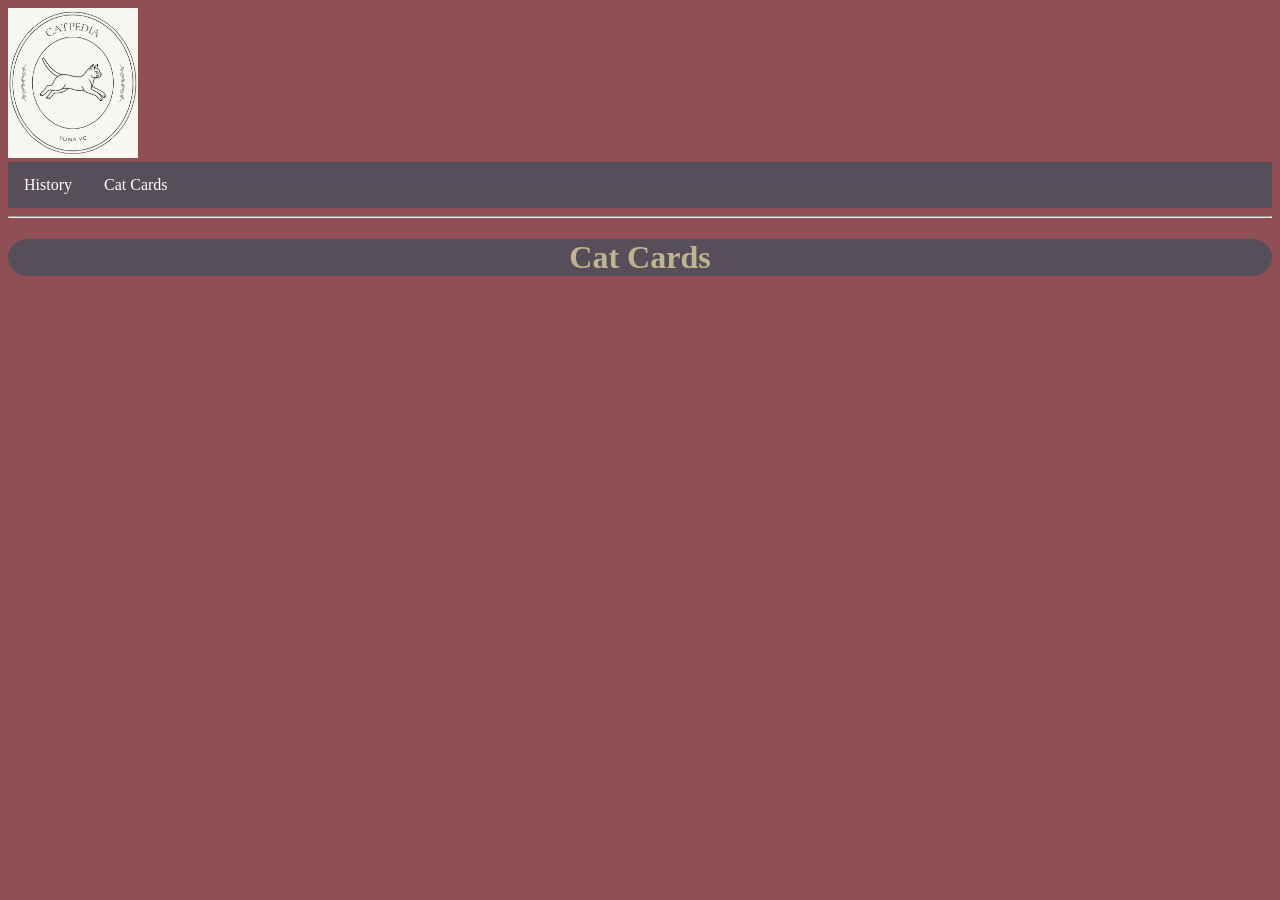
==== breeds.html @ 2dae17d2 "Add files via upload" ====
<!DOCTYPE html>
<html lang="en">
<head>
    <meta charset="UTF-8">
    <meta name="viewport" content="width=device-width, initial-scale=1.0">
    <title>Cat Cards</title>
    <link href="css/styles3.css" rel="stylesheet">
</head>
<body>
    <header>
    <a href="index.html"><img src="images/logo.png" alt="Home" style="width:130px;height:150px;"></a>
    <nav class="primary-navigation">
        <ul>
            <li><a href="history.html">History</a></li>
            <li><a href="breeds.html">Cat Cards</a></li>
        </ul>
    </nav>
</header>

<hr>
<main>
<h1>Cat Cards</h1>
</main>
</body>
</html>
---- css/styles3.css ----
.primary-navigation ul {
    list-style-type: none;
  margin: 0;
  padding: 0;
  overflow: hidden;
  background-color: #564E58;
}

ul li {
  float: left;
}

ul li a {
  display: block;
  color: white;
  text-align: center;
  padding: 14px 16px;
  text-decoration: none;
}

ul li a:hover {
  background-color: #111111;
}
body {
    background-color: #904E55;
}
main {
    background-color: #564E58;
    border-radius: 20px;
}
h1 {
    color: #BFB48F;
    text-align: center;
}
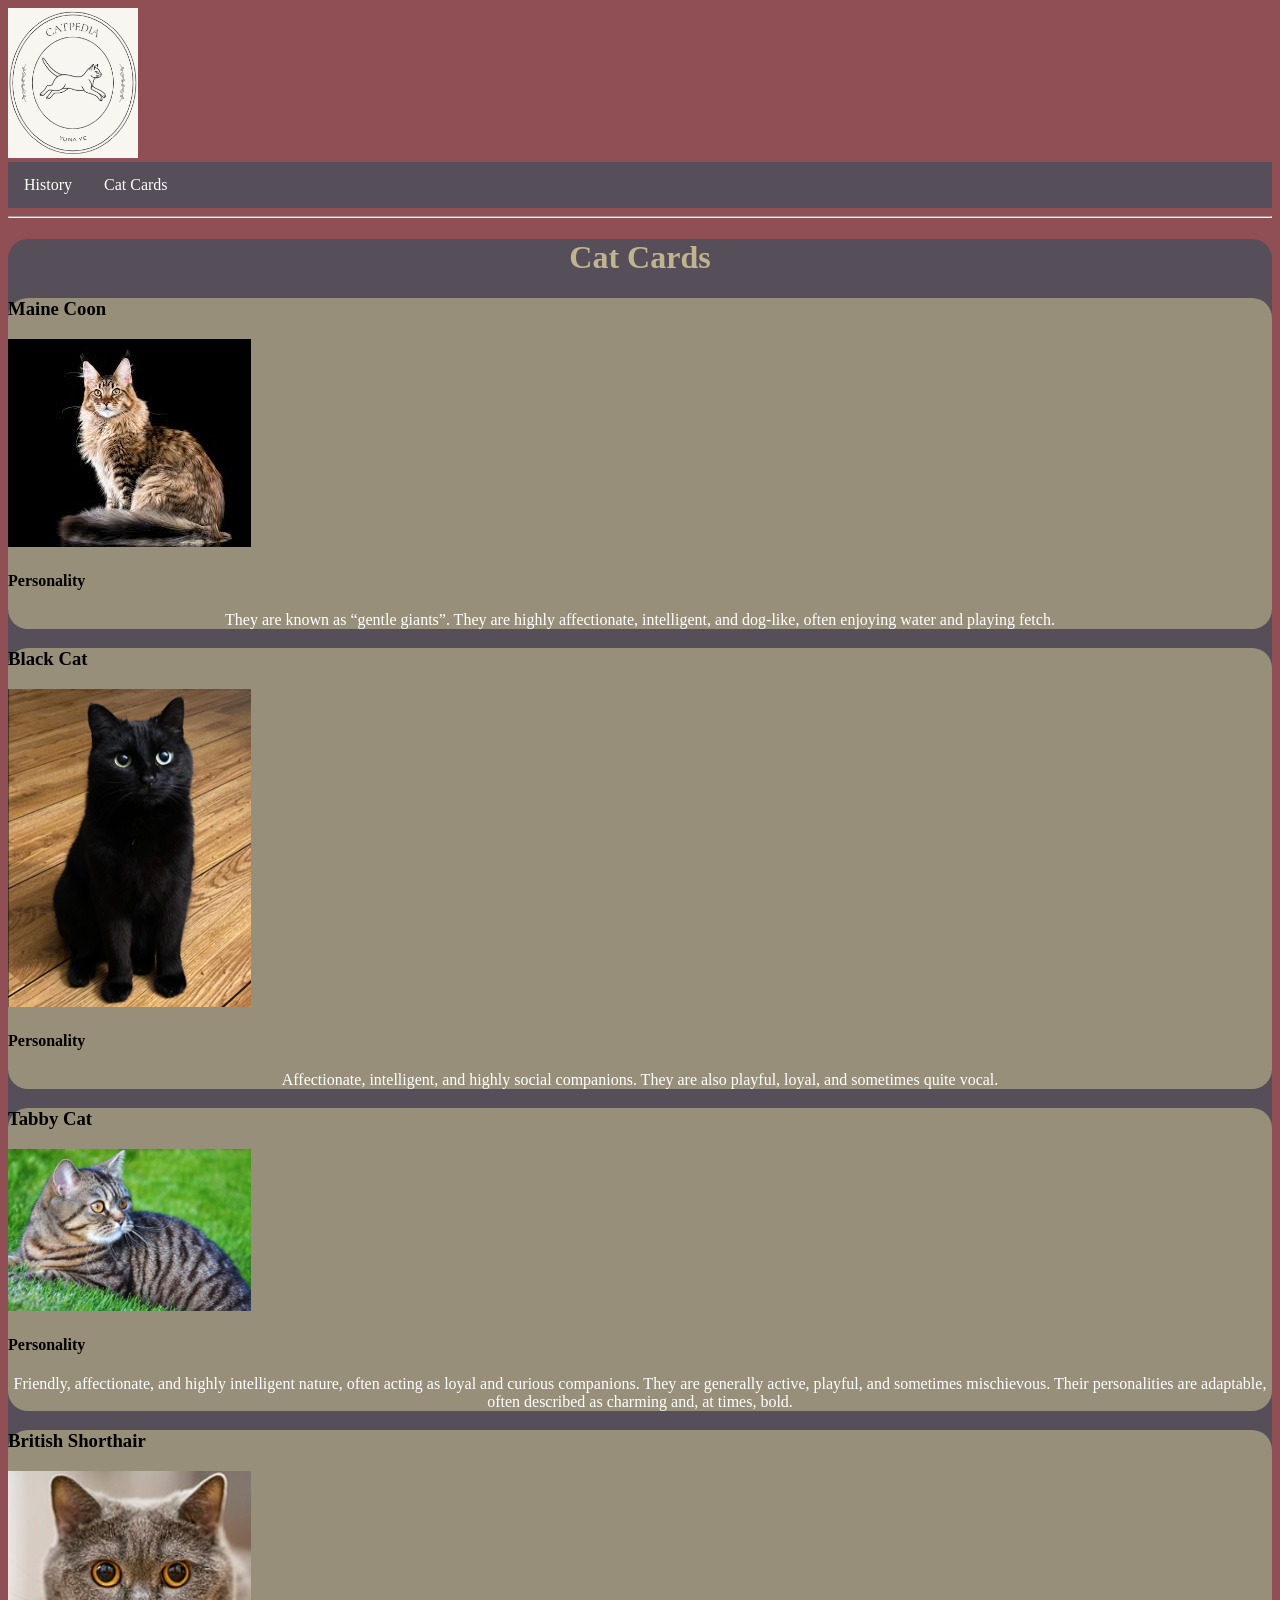
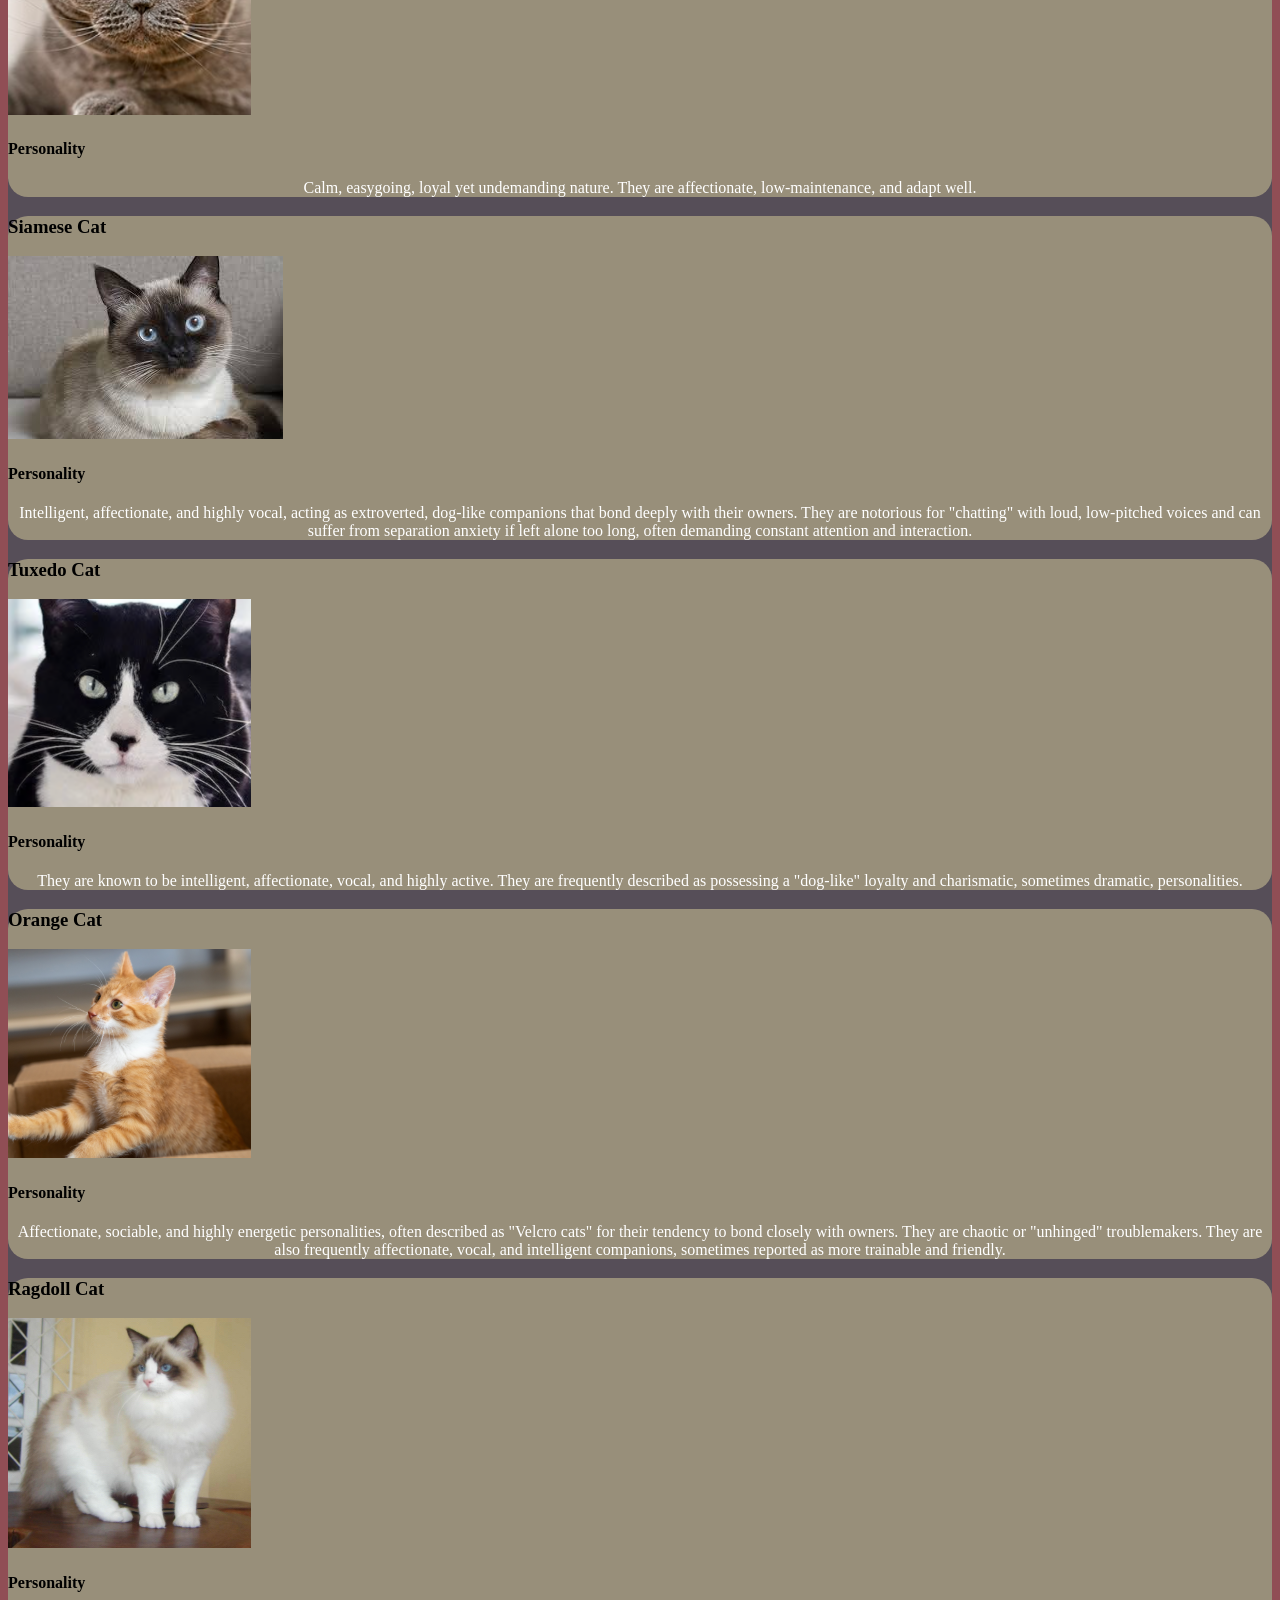
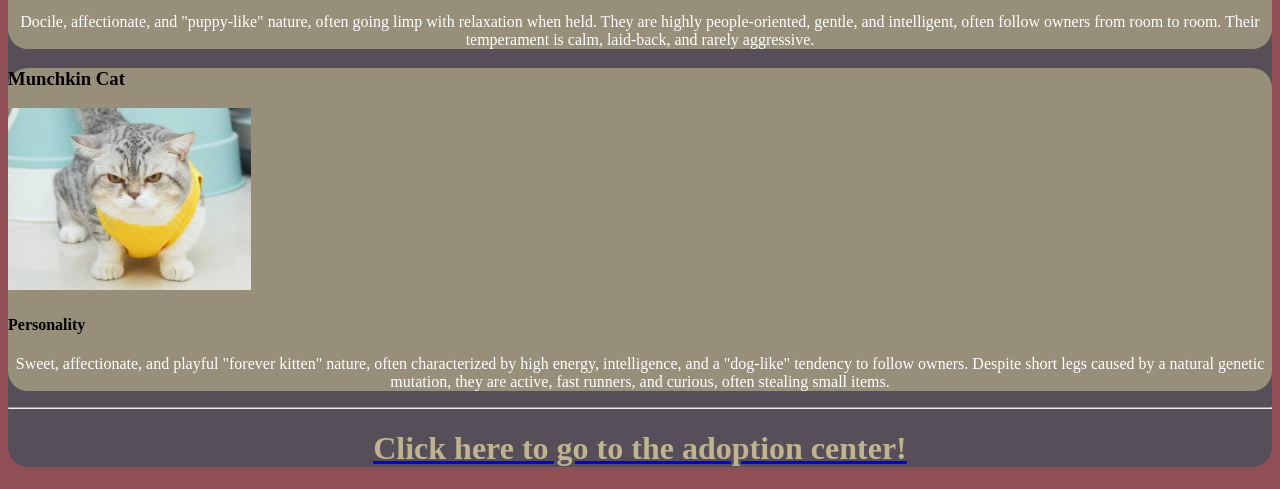
==== commit e40f5067: "Add cat cards with personality details Added multiple cat cards with images and personality descript" ====
--- a/breeds.html
+++ b/breeds.html
@@ -20,6 +20,70 @@
 <hr>
 <main>
 <h1>Cat Cards</h1>
+<div class="cat-card1">
+    <h3>Maine Coon</h3>
+    <a href="https://www.youtube.com/watch?v=GcUsedi7v9s"><img src="images/mainecoon.jpg" alt="card1"></a>
+    <h4>Personality</h4>
+    <p>They are known as “gentle giants”. They are highly affectionate, intelligent, and dog-like, often enjoying water and playing fetch.</p>
+</div>
+
+<div class="cat-card2">
+    <h3>Black Cat</h3>
+    <a href="https://www.youtube.com/watch?v=Uid0Xvatb_s"><img src="images/blackcat.png" alt="card1"></a>
+    <h4>Personality</h4>
+    <p>Affectionate, intelligent, and highly social companions. They are also playful, loyal, and sometimes quite vocal.</p>
+</div>
+
+<div class="cat-card3">
+    <h3>Tabby Cat</h3>
+    <a href="https://www.youtube.com/watch?v=x-23OAaF2BQ"><img src="images/tabby.png" alt="card1"></a>
+    <h4>Personality</h4>
+    <p>Friendly, affectionate, and highly intelligent nature, often acting as loyal and curious companions. They are generally active, playful, and sometimes mischievous. Their personalities are adaptable, often described as charming and, at times, bold.</p>
+</div>
+
+<div class="cat-card4">
+    <h3>British Shorthair</h3>
+    <a href="https://www.youtube.com/shorts/-2hFF6pINUo"><img src="images/britishshorthair.png" alt="card1"></a>
+    <h4>Personality</h4>
+    <p>Calm, easygoing, loyal yet undemanding nature. They are affectionate, low-maintenance, and adapt well.</p>
+</div>
+
+<div class="cat-card5">
+    <h3>Siamese Cat</h3>
+    <a href="https://www.youtube.com/watch?v=0q3dzzrSOW4"><img src="images/siamese.jpg" alt="card1"></a>
+    <h4>Personality</h4>
+    <p>Intelligent, affectionate, and highly vocal, acting as extroverted, dog-like companions that bond deeply with their owners. They are notorious for "chatting" with loud, low-pitched voices and can suffer from separation anxiety if left alone too long, often demanding constant attention and interaction.</p>
+</div>
+
+<div class="cat-card6">
+    <h3>Tuxedo Cat</h3>
+    <a href="https://www.youtube.com/watch?v=GK_-JbSji8w"><img src="images/tuxedocat.png" alt="card1"></a>
+    <h4>Personality</h4>
+    <p>They are known to be intelligent, affectionate, vocal, and highly active. They are frequently described as possessing a "dog-like" loyalty and charismatic, sometimes dramatic, personalities.</p>
+</div>
+
+<div class="cat-card7">
+    <h3>Orange Cat</h3>
+    <a href="https://www.youtube.com/watch?v=0SD2CGp8ekQ"><img src="images/orangecat.png" alt="card1"></a>
+    <h4>Personality</h4>
+    <p>Affectionate, sociable, and highly energetic personalities, often described as "Velcro cats" for their tendency to bond closely with owners. They are chaotic or "unhinged" troublemakers. They are also frequently affectionate, vocal, and intelligent companions, sometimes reported as more trainable and friendly.</p>
+</div>
+
+<div class="cat-card8">
+    <h3>Ragdoll Cat</h3>
+    <a href="https://www.youtube.com/watch?v=FpQTNu7g1jk"><img src="images/ragdollcat.jpg" alt="card1"></a>
+    <h4>Personality</h4>
+    <p>Docile, affectionate, and "puppy-like" nature, often going limp with relaxation when held. They are highly people-oriented, gentle, and intelligent, often follow owners from room to room. Their temperament is calm, laid-back, and rarely aggressive.</p>
+</div>
+
+<div class="cat-card9">
+    <h3>Munchkin Cat</h3>
+    <a href="https://www.youtube.com/watch?v=w1OBCLH79Sc"><img src="images/munchkincat.jpg" alt="card1"></a>
+    <h4>Personality</h4>
+    <p>Sweet, affectionate, and playful "forever kitten" nature, often characterized by high energy, intelligence, and a "dog-like" tendency to follow owners. Despite short legs caused by a natural genetic mutation, they are active, fast runners, and curious, often stealing small items.</p>
+</div>
+<hr>
+<a href="https://www.aspca.org/nyc/aspca-adoption-center/adoptable-cats"><h1> Click here to go to the adoption center!</h1></a>
 </main>
 </body>
-</html>+</html>
--- a/css/styles3.css
+++ b/css/styles3.css
@@ -31,4 +31,12 @@
 h1 {
     color: #BFB48F;
     text-align: center;
-}+}
+p {
+    color: white;
+    text-align: center;
+}
+div {
+  background-color: #988F7A;
+  border-radius: 20px;
+}
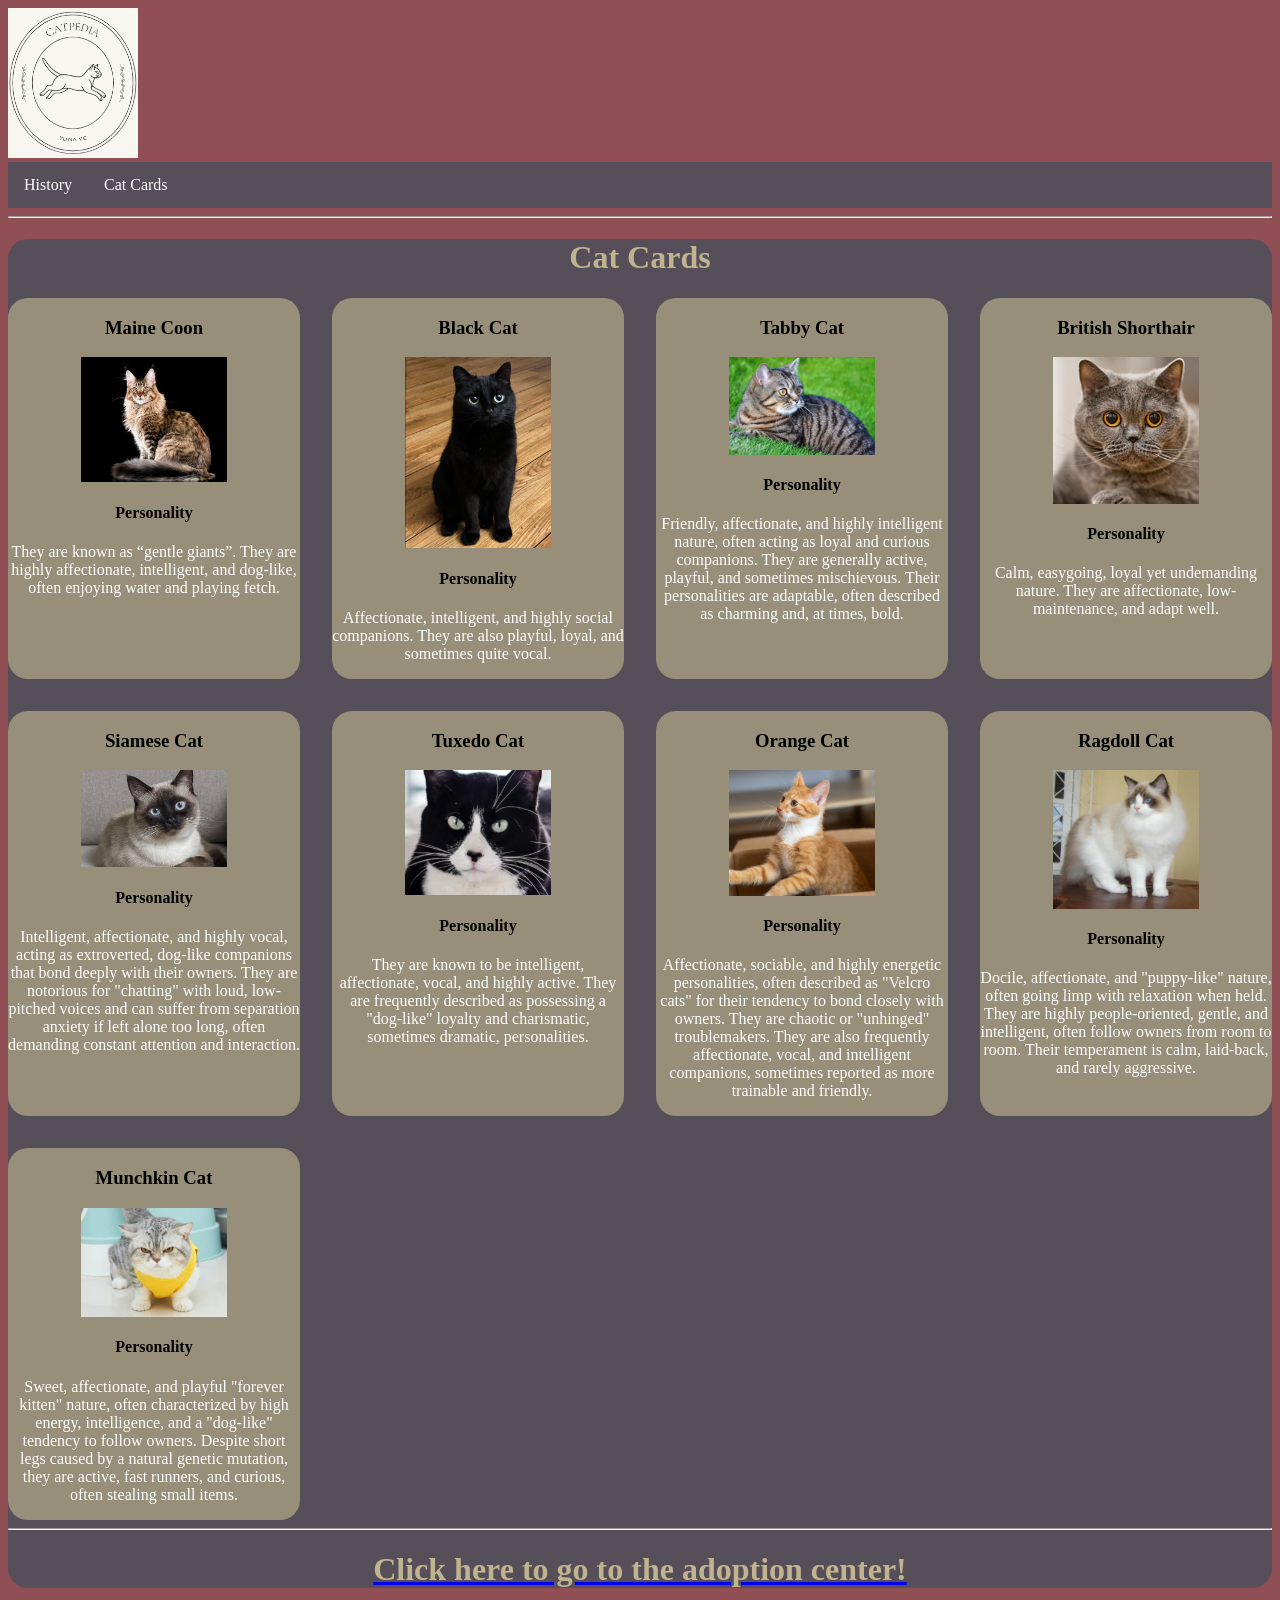
==== commit bf6550c2: "Add cat cards section and adoption center link Added a section for cat cards and a link to the adopt" ====
--- a/breeds.html
+++ b/breeds.html
@@ -20,6 +20,7 @@
 <hr>
 <main>
 <h1>Cat Cards</h1>
+<section class="cardlist">
 <div class="cat-card1">
     <h3>Maine Coon</h3>
     <a href="https://www.youtube.com/watch?v=GcUsedi7v9s"><img src="images/mainecoon.jpg" alt="card1"></a>
@@ -82,8 +83,10 @@
     <h4>Personality</h4>
     <p>Sweet, affectionate, and playful "forever kitten" nature, often characterized by high energy, intelligence, and a "dog-like" tendency to follow owners. Despite short legs caused by a natural genetic mutation, they are active, fast runners, and curious, often stealing small items.</p>
 </div>
+</section>
 <hr>
 <a href="https://www.aspca.org/nyc/aspca-adoption-center/adoptable-cats"><h1> Click here to go to the adoption center!</h1></a>
+
 </main>
 </body>
 </html>
--- a/css/styles3.css
+++ b/css/styles3.css
@@ -31,6 +31,16 @@
 h1 {
     color: #BFB48F;
     text-align: center;
+
+}
+h3, h4 {
+    text-align: center;
+    
+}
+div img {
+  display: block;
+  margin: auto;
+  width: 50%;
 }
 p {
     color: white;
@@ -40,3 +50,17 @@
   background-color: #988F7A;
   border-radius: 20px;
 }
+@media screen and (width >=500px){
+  .cardlist {
+              display:grid;
+              grid-template-columns: 1fr 1fr;
+               gap:2rem
+            }
+}
+@media screen and (width >=800px){
+    
+
+    .cardlist {display:grid;
+              grid-template-columns: 1fr 1fr 1fr 1fr}
+
+}
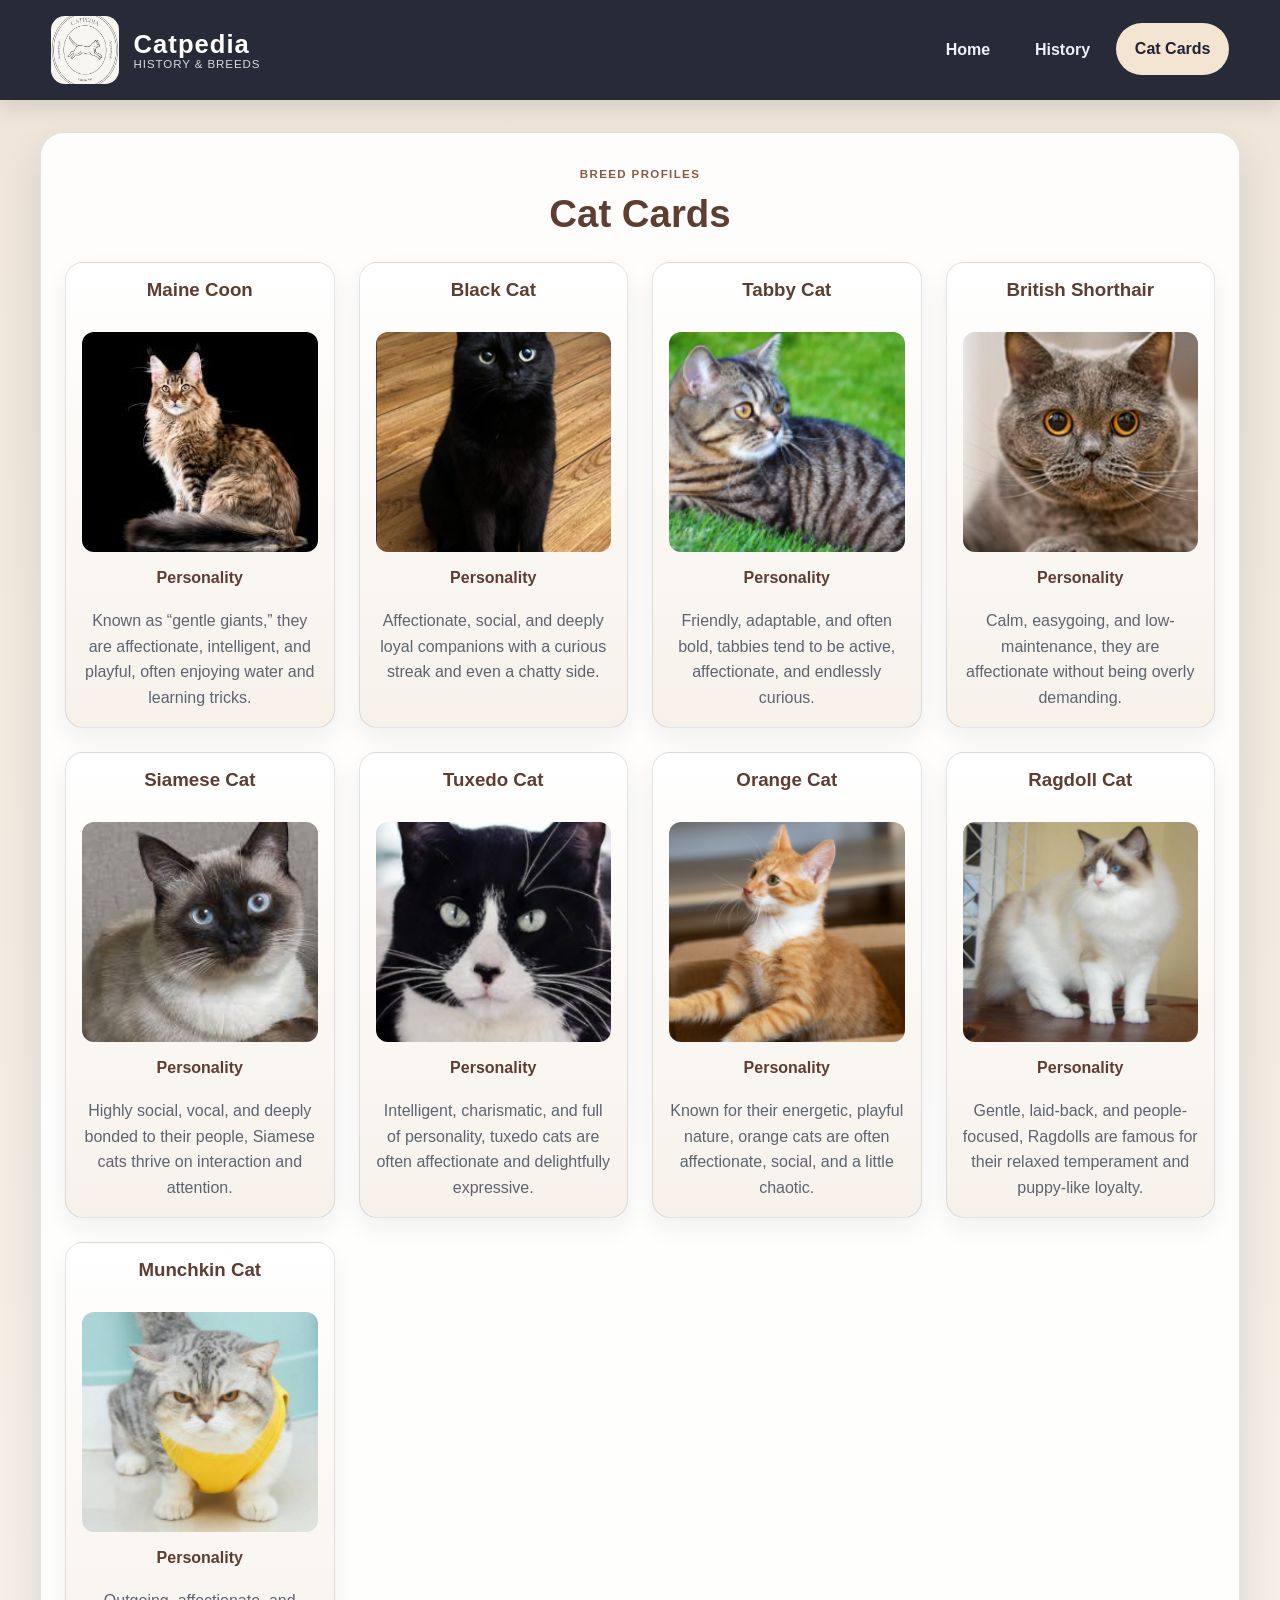
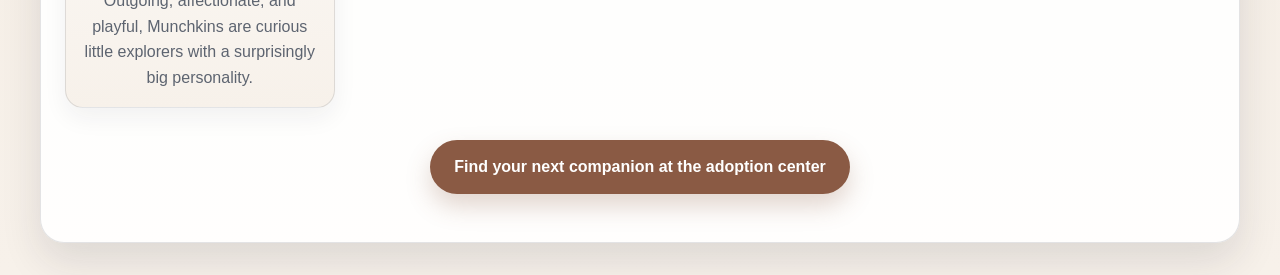
==== commit 80e761fb: "Add files via upload" ====
--- a/breeds.html
+++ b/breeds.html
@@ -3,90 +3,101 @@
 <head>
     <meta charset="UTF-8">
     <meta name="viewport" content="width=device-width, initial-scale=1.0">
-    <title>Cat Cards</title>
+    <title>Catpedia | Breed Guide</title>
     <link href="css/styles3.css" rel="stylesheet">
 </head>
 <body>
-    <header>
-    <a href="index.html"><img src="images/logo.png" alt="Home" style="width:130px;height:150px;"></a>
-    <nav class="primary-navigation">
-        <ul>
-            <li><a href="history.html">History</a></li>
-            <li><a href="breeds.html">Cat Cards</a></li>
-        </ul>
-    </nav>
-</header>
+    <header class="site-header">
+        <a class="brand" href="index.html" aria-label="Catpedia home page">
+            <img src="images/logo.png" alt="Catpedia logo">
+            <span class="brand-text">
+                <strong>Catpedia</strong>
+                <small>History &amp; Breeds</small>
+            </span>
+        </a>
+        <nav class="primary-navigation" aria-label="Main navigation">
+            <ul>
+                <li><a href="index.html">Home</a></li>
+                <li><a href="history.html">History</a></li>
+                <li><a href="breeds.html" class="active">Cat Cards</a></li>
+            </ul>
+        </nav>
+    </header>
 
-<hr>
-<main>
-<h1>Cat Cards</h1>
-<section class="cardlist">
-<div class="cat-card1">
-    <h3>Maine Coon</h3>
-    <a href="https://www.youtube.com/watch?v=GcUsedi7v9s"><img src="images/mainecoon.jpg" alt="card1"></a>
-    <h4>Personality</h4>
-    <p>They are known as “gentle giants”. They are highly affectionate, intelligent, and dog-like, often enjoying water and playing fetch.</p>
-</div>
+    <main class="page-shell">
+        <header class="page-header">
+            <p class="eyebrow">Breed Profiles</p>
+            <h1>Cat Cards</h1>
+        </header>
 
-<div class="cat-card2">
-    <h3>Black Cat</h3>
-    <a href="https://www.youtube.com/watch?v=Uid0Xvatb_s"><img src="images/blackcat.png" alt="card1"></a>
-    <h4>Personality</h4>
-    <p>Affectionate, intelligent, and highly social companions. They are also playful, loyal, and sometimes quite vocal.</p>
-</div>
+        <section class="cardlist">
+            <article class="cat-card">
+                <h3>Maine Coon</h3>
+                <a href="https://www.youtube.com/watch?v=GcUsedi7v9s"><img src="images/mainecoon.jpg" alt="Maine Coon cat"></a>
+                <h4>Personality</h4>
+                <p>Known as “gentle giants,” they are affectionate, intelligent, and playful, often enjoying water and learning tricks.</p>
+            </article>
 
-<div class="cat-card3">
-    <h3>Tabby Cat</h3>
-    <a href="https://www.youtube.com/watch?v=x-23OAaF2BQ"><img src="images/tabby.png" alt="card1"></a>
-    <h4>Personality</h4>
-    <p>Friendly, affectionate, and highly intelligent nature, often acting as loyal and curious companions. They are generally active, playful, and sometimes mischievous. Their personalities are adaptable, often described as charming and, at times, bold.</p>
-</div>
+            <article class="cat-card">
+                <h3>Black Cat</h3>
+                <a href="https://www.youtube.com/watch?v=Uid0Xvatb_s"><img src="images/blackcat.png" alt="Black cat"></a>
+                <h4>Personality</h4>
+                <p>Affectionate, social, and deeply loyal companions with a curious streak and even a chatty side.</p>
+            </article>
 
-<div class="cat-card4">
-    <h3>British Shorthair</h3>
-    <a href="https://www.youtube.com/shorts/-2hFF6pINUo"><img src="images/britishshorthair.png" alt="card1"></a>
-    <h4>Personality</h4>
-    <p>Calm, easygoing, loyal yet undemanding nature. They are affectionate, low-maintenance, and adapt well.</p>
-</div>
+            <article class="cat-card">
+                <h3>Tabby Cat</h3>
+                <a href="https://www.youtube.com/watch?v=x-23OAaF2BQ"><img src="images/tabby.png" alt="Tabby cat"></a>
+                <h4>Personality</h4>
+                <p>Friendly, adaptable, and often bold, tabbies tend to be active, affectionate, and endlessly curious.</p>
+            </article>
 
-<div class="cat-card5">
-    <h3>Siamese Cat</h3>
-    <a href="https://www.youtube.com/watch?v=0q3dzzrSOW4"><img src="images/siamese.jpg" alt="card1"></a>
-    <h4>Personality</h4>
-    <p>Intelligent, affectionate, and highly vocal, acting as extroverted, dog-like companions that bond deeply with their owners. They are notorious for "chatting" with loud, low-pitched voices and can suffer from separation anxiety if left alone too long, often demanding constant attention and interaction.</p>
-</div>
+            <article class="cat-card">
+                <h3>British Shorthair</h3>
+                <a href="https://www.youtube.com/shorts/-2hFF6pINUo"><img src="images/britishshorthair.png" alt="British shorthair cat"></a>
+                <h4>Personality</h4>
+                <p>Calm, easygoing, and low-maintenance, they are affectionate without being overly demanding.</p>
+            </article>
 
-<div class="cat-card6">
-    <h3>Tuxedo Cat</h3>
-    <a href="https://www.youtube.com/watch?v=GK_-JbSji8w"><img src="images/tuxedocat.png" alt="card1"></a>
-    <h4>Personality</h4>
-    <p>They are known to be intelligent, affectionate, vocal, and highly active. They are frequently described as possessing a "dog-like" loyalty and charismatic, sometimes dramatic, personalities.</p>
-</div>
+            <article class="cat-card">
+                <h3>Siamese Cat</h3>
+                <a href="https://www.youtube.com/watch?v=0q3dzzrSOW4"><img src="images/siamese.jpg" alt="Siamese cat"></a>
+                <h4>Personality</h4>
+                <p>Highly social, vocal, and deeply bonded to their people, Siamese cats thrive on interaction and attention.</p>
+            </article>
 
-<div class="cat-card7">
-    <h3>Orange Cat</h3>
-    <a href="https://www.youtube.com/watch?v=0SD2CGp8ekQ"><img src="images/orangecat.png" alt="card1"></a>
-    <h4>Personality</h4>
-    <p>Affectionate, sociable, and highly energetic personalities, often described as "Velcro cats" for their tendency to bond closely with owners. They are chaotic or "unhinged" troublemakers. They are also frequently affectionate, vocal, and intelligent companions, sometimes reported as more trainable and friendly.</p>
-</div>
+            <article class="cat-card">
+                <h3>Tuxedo Cat</h3>
+                <a href="https://www.youtube.com/watch?v=GK_-JbSji8w"><img src="images/tuxedocat.png" alt="Tuxedo cat"></a>
+                <h4>Personality</h4>
+                <p>Intelligent, charismatic, and full of personality, tuxedo cats are often affectionate and delightfully expressive.</p>
+            </article>
 
-<div class="cat-card8">
-    <h3>Ragdoll Cat</h3>
-    <a href="https://www.youtube.com/watch?v=FpQTNu7g1jk"><img src="images/ragdollcat.jpg" alt="card1"></a>
-    <h4>Personality</h4>
-    <p>Docile, affectionate, and "puppy-like" nature, often going limp with relaxation when held. They are highly people-oriented, gentle, and intelligent, often follow owners from room to room. Their temperament is calm, laid-back, and rarely aggressive.</p>
-</div>
+            <article class="cat-card">
+                <h3>Orange Cat</h3>
+                <a href="https://www.youtube.com/watch?v=0SD2CGp8ekQ"><img src="images/orangecat.png" alt="Orange cat"></a>
+                <h4>Personality</h4>
+                <p>Known for their energetic, playful nature, orange cats are often affectionate, social, and a little chaotic.</p>
+            </article>
 
-<div class="cat-card9">
-    <h3>Munchkin Cat</h3>
-    <a href="https://www.youtube.com/watch?v=w1OBCLH79Sc"><img src="images/munchkincat.jpg" alt="card1"></a>
-    <h4>Personality</h4>
-    <p>Sweet, affectionate, and playful "forever kitten" nature, often characterized by high energy, intelligence, and a "dog-like" tendency to follow owners. Despite short legs caused by a natural genetic mutation, they are active, fast runners, and curious, often stealing small items.</p>
-</div>
-</section>
-<hr>
-<a href="https://www.aspca.org/nyc/aspca-adoption-center/adoptable-cats"><h1> Click here to go to the adoption center!</h1></a>
+            <article class="cat-card">
+                <h3>Ragdoll Cat</h3>
+                <a href="https://www.youtube.com/watch?v=FpQTNu7g1jk"><img src="images/ragdollcat.jpg" alt="Ragdoll cat"></a>
+                <h4>Personality</h4>
+                <p>Gentle, laid-back, and people-focused, Ragdolls are famous for their relaxed temperament and puppy-like loyalty.</p>
+            </article>
 
-</main>
+            <article class="cat-card">
+                <h3>Munchkin Cat</h3>
+                <a href="https://www.youtube.com/watch?v=w1OBCLH79Sc"><img src="images/munchkincat.jpg" alt="Munchkin cat"></a>
+                <h4>Personality</h4>
+                <p>Outgoing, affectionate, and playful, Munchkins are curious little explorers with a surprisingly big personality.</p>
+            </article>
+        </section>
+
+        <div class="adoption-callout">
+            <a href="https://www.aspca.org/nyc/aspca-adoption-center/adoptable-cats">Find your next companion at the adoption center</a>
+        </div>
+    </main>
 </body>
 </html>
--- a/css/styles3.css
+++ b/css/styles3.css
@@ -1,66 +1,240 @@
+:root {
+    --ink: #1f2430;
+    --muted: #5d6470;
+    --panel: #ffffff;
+    --panel-alt: #f7f1ea;
+    --accent: #8a5a44;
+    --accent-deep: #5e3d32;
+    --olive: #6f7d5d;
+    --line: rgba(31, 36, 48, 0.12);
+    --shadow: 0 18px 40px rgba(31, 36, 48, 0.12);
+}
+
+* {
+    box-sizing: border-box;
+}
+
+body {
+    margin: 0;
+    font-family: "Segoe UI", Tahoma, Geneva, Verdana, sans-serif;
+    background: linear-gradient(180deg, #efe5d8 0%, #f7f1ea 100%);
+    color: var(--ink);
+    line-height: 1.6;
+}
+
+a {
+    color: inherit;
+    text-decoration: none;
+}
+
+img {
+    display: block;
+    max-width: 100%;
+}
+
+.site-header {
+    display: flex;
+    align-items: center;
+    justify-content: space-between;
+    gap: 1.5rem;
+    padding: 1rem 4vw;
+    background: rgba(31, 36, 48, 0.96);
+    box-shadow: 0 8px 18px rgba(31, 36, 48, 0.12);
+    position: sticky;
+    top: 0;
+    z-index: 10;
+}
+
+.brand {
+    display: inline-flex;
+    align-items: center;
+    gap: 0.9rem;
+    color: #ffffff;
+}
+
+.brand img {
+    width: 68px;
+    height: 68px;
+    border-radius: 14px;
+    object-fit: cover;
+}
+
+.brand-text {
+    display: flex;
+    flex-direction: column;
+    line-height: 1.1;
+}
+
+.brand-text strong {
+    font-size: 1.6rem;
+    letter-spacing: 0.04em;
+}
+
+.brand-text small {
+    font-size: 0.72rem;
+    letter-spacing: 0.08em;
+    text-transform: uppercase;
+    opacity: 0.82;
+}
+
 .primary-navigation ul {
-    list-style-type: none;
-  margin: 0;
-  padding: 0;
-  overflow: hidden;
-  background-color: #564E58;
-}
-
-ul li {
-  float: left;
-}
-
-ul li a {
-  display: block;
-  color: white;
-  text-align: center;
-  padding: 14px 16px;
-  text-decoration: none;
-}
-
-ul li a:hover {
-  background-color: #111111;
-}
-body {
-    background-color: #904E55;
-}
-main {
-    background-color: #564E58;
-    border-radius: 20px;
-}
+    display: flex;
+    align-items: center;
+    gap: 0.5rem;
+    list-style: none;
+    margin: 0;
+    padding: 0;
+}
+
+.primary-navigation a {
+    display: block;
+    color: #edf2f7;
+    font-weight: 600;
+    padding: 0.8rem 1.15rem;
+    border-radius: 999px;
+    transition: background-color 0.2s ease, color 0.2s ease, transform 0.2s ease;
+}
+
+.primary-navigation a:hover,
+.primary-navigation .active {
+    background: #f4e4d2;
+    color: var(--ink);
+    transform: translateY(-1px);
+}
+
+.page-shell {
+    max-width: 1200px;
+    margin: 2rem auto;
+    padding: 2rem 1.5rem 3rem;
+    background: rgba(255, 255, 255, 0.9);
+    border: 1px solid var(--line);
+    border-radius: 24px;
+    box-shadow: var(--shadow);
+}
+
+.page-header {
+    text-align: center;
+    margin-bottom: 1.5rem;
+}
+
+.eyebrow {
+    margin: 0;
+    color: var(--accent);
+    text-transform: uppercase;
+    letter-spacing: 0.12em;
+    font-size: 0.72rem;
+    font-weight: 700;
+}
+
+h1,
+h2,
+h3,
+h4 {
+    margin-top: 0;
+    color: var(--accent-deep);
+    line-height: 1.2;
+}
+
 h1 {
-    color: #BFB48F;
-    text-align: center;
-
-}
-h3, h4 {
-    text-align: center;
-    
-}
-div img {
-  display: block;
-  margin: auto;
-  width: 50%;
-}
-p {
+    margin: 0.5rem 0 0.75rem;
+    font-size: clamp(2.2rem, 3vw, 3.3rem);
+}
+
+.cardlist {
+    display: grid;
+    grid-template-columns: repeat(auto-fit, minmax(240px, 1fr));
+    gap: 1.5rem;
+    margin-top: 1.5rem;
+}
+
+.cat-card {
+    display: flex;
+    flex-direction: column;
+    background: linear-gradient(180deg, #fff 0%, #f7f1ea 100%);
+    border: 1px solid var(--line);
+    border-radius: 18px;
+    padding: 1rem;
+    box-shadow: 0 10px 25px rgba(31, 36, 48, 0.06);
+}
+
+.cat-card > a {
+    display: block;
+    overflow: hidden;
+    margin: 0.75rem 0 1rem;
+    border-radius: 12px;
+}
+
+.cat-card img {
+    width: 100%;
+    height: 220px;
+    object-fit: cover;
+    transition: transform 0.3s ease, filter 0.3s ease;
+}
+
+.cat-card > a:hover img,
+.cat-card > a:focus-visible img {
+    transform: scale(1.06);
+    filter: brightness(1.08);
+}
+
+.cat-card > a:focus-visible {
+    outline: 3px solid var(--accent);
+    outline-offset: 3px;
+}
+
+@media (prefers-reduced-motion: reduce) {
+    .cat-card img {
+        transition: none;
+    }
+
+    .cat-card > a:hover img,
+    .cat-card > a:focus-visible img {
+        transform: none;
+    }
+}
+
+.cat-card h3,
+.cat-card h4 {
+    text-align: center;
+}
+
+.cat-card p {
+    margin: 0;
+    color: var(--muted);
+    text-align: center;
+}
+
+.adoption-callout {
+    margin-top: 2rem;
+    text-align: center;
+}
+
+.adoption-callout a {
+    display: inline-block;
+    padding: 0.9rem 1.5rem;
+    background: var(--accent);
     color: white;
-    text-align: center;
-}
-div {
-  background-color: #988F7A;
-  border-radius: 20px;
-}
-@media screen and (width >=500px){
-  .cardlist {
-              display:grid;
-              grid-template-columns: 1fr 1fr;
-               gap:2rem
-            }
-}
-@media screen and (width >=800px){
-    
-
-    .cardlist {display:grid;
-              grid-template-columns: 1fr 1fr 1fr 1fr}
-
-}
+    border-radius: 999px;
+    font-weight: 700;
+    box-shadow: 0 12px 24px rgba(138, 90, 68, 0.25);
+}
+
+.adoption-callout a:hover {
+    background: var(--accent-deep);
+}
+
+@media (max-width: 720px) {
+    .site-header {
+        flex-direction: column;
+        align-items: flex-start;
+    }
+
+    .primary-navigation ul {
+        flex-wrap: wrap;
+    }
+
+    .page-shell {
+        margin: 1rem 0.75rem;
+        padding: 1.5rem 1rem 2rem;
+    }
+}
